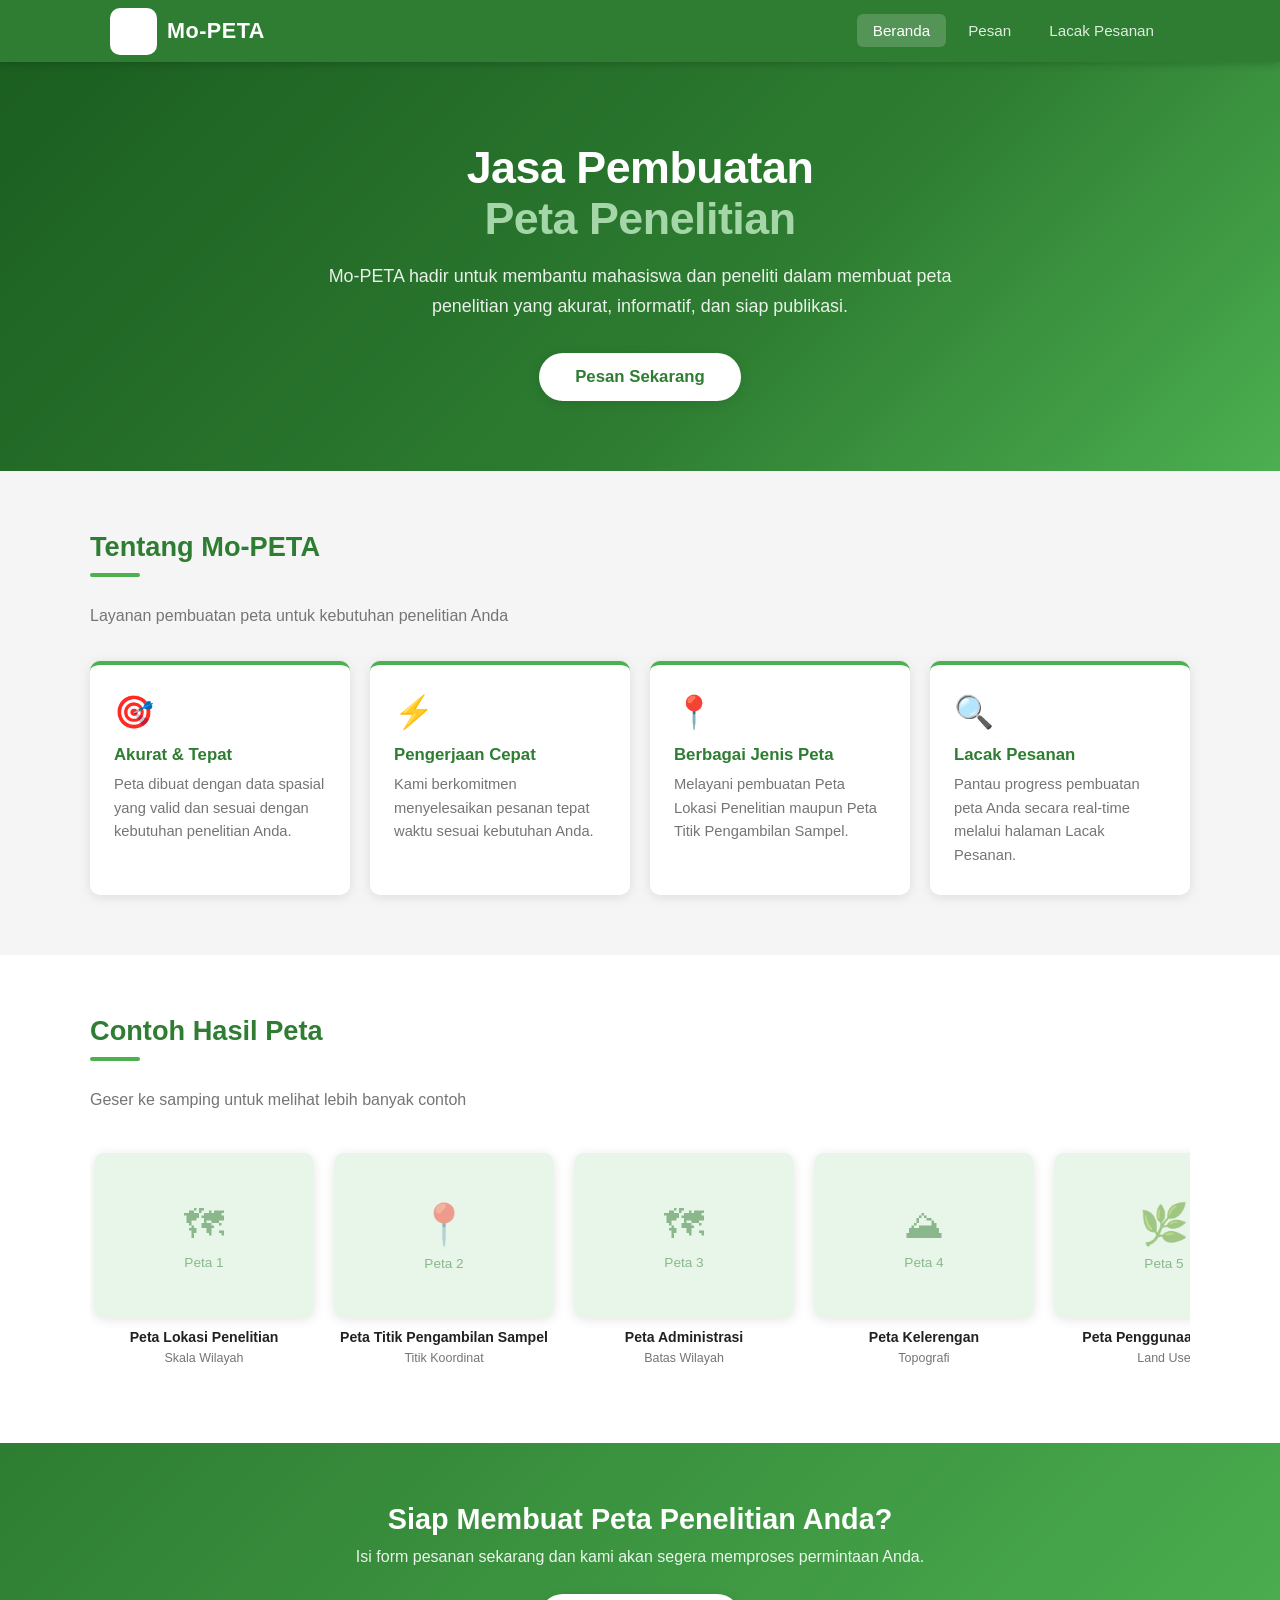
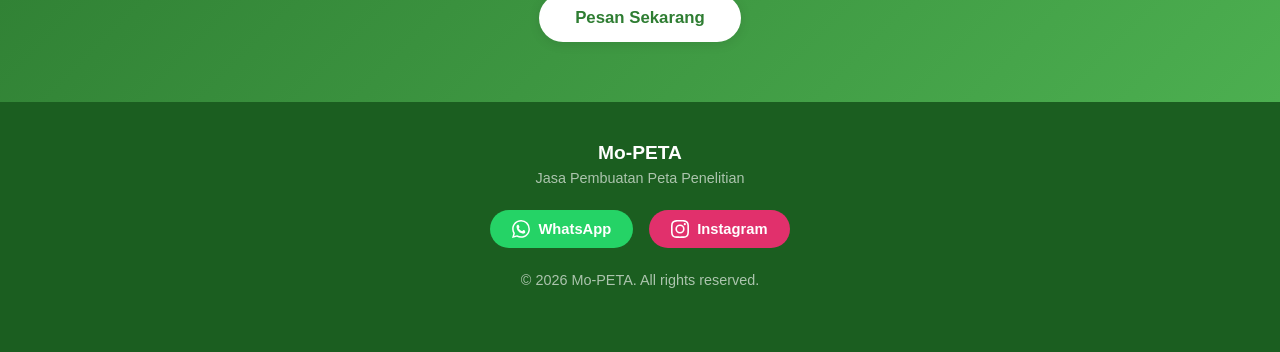
==== index.html @ 65059aa4 "Restore index.html with original content" ====
<!DOCTYPE html>
<html lang="id">
<head>
  <meta charset="UTF-8" />
  <meta name="viewport" content="width=device-width, initial-scale=1.0" />
  <title>Mo-PETA — Jasa Pembuatan Peta Penelitian</title>
  <link rel="stylesheet" href="style.css" />
</head>
<body>

  <!-- NAVBAR -->
  <nav class="navbar">
    <div class="navbar-inner">
      <a href="index.html" class="navbar-brand">
        <div class="brand-icon">🗺</div>
        <span>Mo-PETA</span>
      </a>
      <ul class="navbar-nav">
        <li><a href="index.html"  class="nav-link">Beranda</a></li>
        <li><a href="pesan.html"  class="nav-link">Pesan</a></li>
        <li><a href="lacak.html"  class="nav-link">Lacak Pesanan</a></li>
      </ul>
    </div>
  </nav>

  <main>

    <!-- HERO -->
    <section class="hero">
      <div class="hero-inner">
        <h1>Jasa Pembuatan<br><span>Peta Penelitian</span></h1>
        <p>Mo-PETA hadir untuk membantu mahasiswa dan peneliti dalam membuat peta penelitian yang akurat, informatif, dan siap publikasi.</p>
        <a href="pesan.html" class="btn-hero">Pesan Sekarang</a>
      </div>
    </section>

    <!-- ABOUT -->
    <section class="section">
      <div class="section-inner">
        <h2 class="section-title">Tentang Mo-PETA</h2>
        <div class="section-divider"></div>
        <p class="section-subtitle">Layanan pembuatan peta untuk kebutuhan penelitian Anda</p>
        <div class="about-grid">
          <div class="about-card">
            <div class="card-icon">🎯</div>
            <h3>Akurat & Tepat</h3>
            <p>Peta dibuat dengan data spasial yang valid dan sesuai dengan kebutuhan penelitian Anda.</p>
          </div>
          <div class="about-card">
            <div class="card-icon">⚡</div>
            <h3>Pengerjaan Cepat</h3>
            <p>Kami berkomitmen menyelesaikan pesanan tepat waktu sesuai kebutuhan Anda.</p>
          </div>
          <div class="about-card">
            <div class="card-icon">📍</div>
            <h3>Berbagai Jenis Peta</h3>
            <p>Melayani pembuatan Peta Lokasi Penelitian maupun Peta Titik Pengambilan Sampel.</p>
          </div>
          <div class="about-card">
            <div class="card-icon">🔍</div>
            <h3>Lacak Pesanan</h3>
            <p>Pantau progress pembuatan peta Anda secara real-time melalui halaman Lacak Pesanan.</p>
          </div>
        </div>
      </div>
    </section>

    <!-- GALERI CONTOH PETA -->
    <section class="section gallery-section">
      <div class="section-inner">
        <h2 class="section-title">Contoh Hasil Peta</h2>
        <div class="section-divider"></div>
        <p class="section-subtitle">Geser ke samping untuk melihat lebih banyak contoh</p>
        <div class="gallery-scroll-wrap">
          <div class="gallery-track">

            <div class="gallery-item">
              <div class="gallery-img-box">
                <img src="img/peta1.jpg" alt="Peta Lokasi Penelitian"
                  onerror="this.style.display='none';this.nextElementSibling.style.display='flex'">
                <div class="img-placeholder" style="display:none">
                  <span class="ph-icon">🗺</span>Peta 1
                </div>
              </div>
              <p class="gallery-caption">Peta Lokasi Penelitian
                <span class="caption-sub">Skala Wilayah</span>
              </p>
            </div>

            <div class="gallery-item">
              <div class="gallery-img-box">
                <img src="img/peta2.jpg" alt="Peta Titik Pengambilan Sampel"
                  onerror="this.style.display='none';this.nextElementSibling.style.display='flex'">
                <div class="img-placeholder" style="display:none">
                  <span class="ph-icon">📍</span>Peta 2
                </div>
              </div>
              <p class="gallery-caption">Peta Titik Pengambilan Sampel
                <span class="caption-sub">Titik Koordinat</span>
              </p>
            </div>

            <div class="gallery-item">
              <div class="gallery-img-box">
                <img src="img/peta3.jpg" alt="Peta Administrasi"
                  onerror="this.style.display='none';this.nextElementSibling.style.display='flex'">
                <div class="img-placeholder" style="display:none">
                  <span class="ph-icon">🗺</span>Peta 3
                </div>
              </div>
              <p class="gallery-caption">Peta Administrasi
                <span class="caption-sub">Batas Wilayah</span>
              </p>
            </div>

            <div class="gallery-item">
              <div class="gallery-img-box">
                <img src="img/peta4.jpg" alt="Peta Kelerengan"
                  onerror="this.style.display='none';this.nextElementSibling.style.display='flex'">
                <div class="img-placeholder" style="display:none">
                  <span class="ph-icon">⛰</span>Peta 4
                </div>
              </div>
              <p class="gallery-caption">Peta Kelerengan
                <span class="caption-sub">Topografi</span>
              </p>
            </div>

            <div class="gallery-item">
              <div class="gallery-img-box">
                <img src="img/peta5.jpg" alt="Peta Penggunaan Lahan"
                  onerror="this.style.display='none';this.nextElementSibling.style.display='flex'">
                <div class="img-placeholder" style="display:none">
                  <span class="ph-icon">🌿</span>Peta 5
                </div>
              </div>
              <p class="gallery-caption">Peta Penggunaan Lahan
                <span class="caption-sub">Land Use</span>
              </p>
            </div>

            <div class="gallery-item">
              <div class="gallery-img-box">
                <img src="img/peta6.jpg" alt="Peta DAS"
                  onerror="this.style.display='none';this.nextElementSibling.style.display='flex'">
                <div class="img-placeholder" style="display:none">
                  <span class="ph-icon">💧</span>Peta 6
                </div>
              </div>
              <p class="gallery-caption">Peta DAS
                <span class="caption-sub">Daerah Aliran Sungai</span>
              </p>
            </div>

          </div>
        </div>
      </div>
    </section>

    <!-- CTA -->
    <section class="cta-section">
      <h2>Siap Membuat Peta Penelitian Anda?</h2>
      <p>Isi form pesanan sekarang dan kami akan segera memproses permintaan Anda.</p>
      <a href="pesan.html" class="btn-hero">Pesan Sekarang</a>
    </section>

  </main>

  <!-- FOOTER -->
  <footer class="footer">
    <div class="footer-inner">
      <h3>Mo-PETA</h3>
      <p>Jasa Pembuatan Peta Penelitian</p>
      <div class="footer-kontak">
        <a class="footer-btn wa footer-wa" href="#">
          <svg width="18" height="18" viewBox="0 0 24 24" fill="currentColor"><path d="M17.472 14.382c-.297-.149-1.758-.867-2.03-.967-.273-.099-.471-.148-.67.15-.197.297-.767.966-.94 1.164-.173.199-.347.223-.644.075-.297-.15-1.255-.463-2.39-1.475-.883-.788-1.48-1.761-1.653-2.059-.173-.297-.018-.458.13-.606.134-.133.298-.347.446-.52.149-.174.198-.298.298-.497.099-.198.05-.371-.025-.52-.075-.149-.669-1.612-.916-2.207-.242-.579-.487-.5-.669-.51-.173-.008-.371-.01-.57-.01-.198 0-.52.074-.792.226-.272.152-1.004.562-1.004 2.494 0 1.932 1.029 3.797 1.17 4.062.142.265 1.947 3.146 4.871 4.286.682.268 1.213.428 1.628.548.684.199 1.307.171 1.8.104.549-.075 1.758-.719 2.006-1.413.248-.694.248-1.289.173-1.413-.074-.124-.272-.198-.57-.347zm-5.421 7.403h-.004a9.87 9.87 0 01-5.031-1.378l-.361-.214-3.741.982.998-3.648-.235-.374a9.86 9.86 0 01-1.51-5.26c.001-5.45 4.436-9.884 9.888-9.884 2.64 0 5.122 1.03 6.988 2.898a9.825 9.825 0 012.893 6.994c-.003 5.45-4.437 9.884-9.885 9.884zm8.413-18.297A11.815 11.815 0 0012.05 0C5.495 0 .16 5.335.157 11.892c0 2.096.547 4.142 1.588 5.945L.057 24l6.305-1.654a11.882 11.882 0 005.683 1.448h.005c6.554 0 11.89-5.335 11.893-11.893a11.821 11.821 0 00-3.48-8.413z"/></svg>
          WhatsApp
        </a>
        <a class="footer-btn ig footer-ig" href="#">
          <svg width="18" height="18" viewBox="0 0 24 24" fill="currentColor"><path d="M12 2.163c3.204 0 3.584.012 4.85.07 3.252.148 4.771 1.691 4.919 4.919.058 1.265.069 1.645.069 4.849 0 3.205-.012 3.584-.069 4.849-.149 3.225-1.664 4.771-4.919 4.919-1.266.058-1.644.07-4.85.07-3.204 0-3.584-.012-4.849-.07-3.26-.149-4.771-1.699-4.919-4.92-.058-1.265-.07-1.644-.07-4.849 0-3.204.013-3.583.07-4.849.149-3.227 1.664-4.771 4.919-4.919 1.266-.057 1.645-.069 4.849-.069zM12 0C8.741 0 8.333.014 7.053.072 2.695.272.273 2.69.073 7.052.014 8.333 0 8.741 0 12c0 3.259.014 3.668.072 4.948.2 4.358 2.618 6.78 6.98 6.98C8.333 23.986 8.741 24 12 24c3.259 0 3.668-.014 4.948-.072 4.354-.2 6.782-2.618 6.979-6.98.059-1.28.073-1.689.073-4.948 0-3.259-.014-3.667-.072-4.947-.196-4.354-2.617-6.78-6.979-6.98C15.668.014 15.259 0 12 0zm0 5.838a6.162 6.162 0 100 12.324 6.162 6.162 0 000-12.324zM12 16a4 4 0 110-8 4 4 0 010 8zm6.406-11.845a1.44 1.44 0 100 2.881 1.44 1.44 0 000-2.881z"/></svg>
          Instagram
        </a>
      </div>
      <p class="footer-copy">&copy; 2026 Mo-PETA. All rights reserved.</p>
    </div>
  </footer>

  <script src="app.js"></script>
  <script>function initPage(){}</script>
</body>
</html>
---- style.css ----
/* ============================================================
   Mo-PETA — Style Sheet
   ============================================================ */

/* ---- Reset & Base ---- */
*, *::before, *::after { box-sizing: border-box; margin: 0; padding: 0; }

:root {
  --hijau-tua:   #1B5E20;
  --hijau:       #2E7D32;
  --hijau-muda:  #4CAF50;
  --hijau-terang:#A5D6A7;
  --hijau-bg:    #E8F5E9;
  --putih:       #FFFFFF;
  --abu-muda:    #F5F5F5;
  --abu:         #E0E0E0;
  --teks:        #212121;
  --teks-abu:    #757575;
  --kuning:      #F9A825;
  --biru:        #1565C0;
  --oranye:      #E65100;
  --merah:       #C62828;
  --radius:      10px;
  --shadow:      0 2px 12px rgba(0,0,0,0.10);
  --shadow-hover:0 6px 24px rgba(0,0,0,0.16);
  --transition:  0.25s ease;
}

html { scroll-behavior: smooth; }
body {
  font-family: 'Segoe UI', Arial, sans-serif;
  color: var(--teks);
  background: var(--abu-muda);
  min-height: 100vh;
  display: flex;
  flex-direction: column;
}
main { flex: 1; }
a { color: inherit; text-decoration: none; }
img { display: block; max-width: 100%; }
button { cursor: pointer; font-family: inherit; }


/* ---- Navbar ---- */
.navbar {
  background: var(--hijau);
  position: sticky;
  top: 0;
  z-index: 100;
  box-shadow: 0 2px 8px rgba(0,0,0,0.18);
}
.navbar-inner {
  max-width: 1100px;
  margin: 0 auto;
  padding: 0 20px;
  display: flex;
  align-items: center;
  justify-content: space-between;
  height: 62px;
}
.navbar-brand {
  display: flex;
  align-items: center;
  gap: 10px;
  font-size: 1.35rem;
  font-weight: 700;
  color: var(--putih);
  letter-spacing: 0.5px;
}
.navbar-brand .brand-icon {
  width: 47px;
  height: 47px;
  background: var(--putih);
  border-radius: 10px;
  display: flex;
  align-items: center;
  justify-content: center;
  font-size: 1.56rem;
  line-height: 1;
}
.navbar-nav {
  display: flex;
  gap: 6px;
  list-style: none;
}
.nav-link {
  color: rgba(255,255,255,0.85);
  padding: 8px 16px;
  border-radius: 6px;
  font-size: 0.95rem;
  font-weight: 500;
  transition: background var(--transition), color var(--transition);
}
.nav-link:hover, .nav-link.active {
  background: rgba(255,255,255,0.18);
  color: var(--putih);
}


/* ---- Hero ---- */
.hero {
  background: linear-gradient(135deg, var(--hijau-tua) 0%, var(--hijau) 60%, var(--hijau-muda) 100%);
  color: var(--putih);
  padding: 80px 20px 70px;
  text-align: center;
}
.hero-inner { max-width: 700px; margin: 0 auto; }
.hero h1 { font-size: 2.8rem; font-weight: 800; letter-spacing: -0.5px; }
.hero h1 span { color: var(--hijau-terang); }
.hero p { margin: 18px 0 32px; font-size: 1.12rem; opacity: 0.9; line-height: 1.65; }
.btn-hero {
  display: inline-block;
  background: var(--putih);
  color: var(--hijau);
  padding: 14px 36px;
  border-radius: 50px;
  font-size: 1.05rem;
  font-weight: 700;
  box-shadow: var(--shadow);
  transition: transform var(--transition), box-shadow var(--transition);
  border: none;
}
.btn-hero:hover {
  transform: translateY(-2px);
  box-shadow: var(--shadow-hover);
}


/* ---- Section ---- */
.section { padding: 60px 20px; }
.section-inner { max-width: 1100px; margin: 0 auto; }
.section-title {
  font-size: 1.7rem;
  font-weight: 700;
  color: var(--hijau);
  margin-bottom: 10px;
}
.section-subtitle {
  color: var(--teks-abu);
  margin-bottom: 36px;
  font-size: 1rem;
}
.section-divider {
  width: 50px;
  height: 4px;
  background: var(--hijau-muda);
  border-radius: 2px;
  margin: 10px 0 30px;
}


/* ---- About Cards ---- */
.about-grid {
  display: grid;
  grid-template-columns: repeat(auto-fit, minmax(240px, 1fr));
  gap: 20px;
}
.about-card {
  background: var(--putih);
  border-radius: var(--radius);
  padding: 28px 24px;
  box-shadow: var(--shadow);
  border-top: 4px solid var(--hijau-muda);
}
.about-card .card-icon { font-size: 2rem; margin-bottom: 14px; }
.about-card h3 { font-size: 1.05rem; font-weight: 700; margin-bottom: 8px; color: var(--hijau); }
.about-card p { font-size: 0.92rem; color: var(--teks-abu); line-height: 1.6; }


/* ---- Gallery ---- */
.gallery-section { background: var(--putih); }
.gallery-scroll-wrap {
  overflow-x: auto;
  padding-bottom: 12px;
  -webkit-overflow-scrolling: touch;
  scrollbar-width: thin;
  scrollbar-color: var(--hijau-terang) var(--abu-muda);
}
.gallery-scroll-wrap::-webkit-scrollbar { height: 6px; }
.gallery-scroll-wrap::-webkit-scrollbar-thumb { background: var(--hijau-terang); border-radius: 3px; }
.gallery-track {
  display: flex;
  gap: 20px;
  padding: 8px 4px 4px;
  width: max-content;
}
.gallery-item { flex: 0 0 220px; }
.gallery-img-box {
  width: 220px;
  height: 165px;
  background: var(--hijau-bg);
  border-radius: var(--radius);
  overflow: hidden;
  display: flex;
  align-items: center;
  justify-content: center;
  box-shadow: var(--shadow);
  transition: box-shadow var(--transition), transform var(--transition);
}
.gallery-img-box:hover {
  box-shadow: var(--shadow-hover);
  transform: translateY(-3px);
}
.gallery-img-box img {
  width: 100%;
  height: 100%;
  object-fit: contain;
  padding: 6px;
}
.gallery-img-box .img-placeholder {
  display: flex;
  flex-direction: column;
  align-items: center;
  justify-content: center;
  gap: 8px;
  color: var(--hijau);
  opacity: 0.5;
  font-size: 0.85rem;
  text-align: center;
  padding: 12px;
}
.gallery-img-box .img-placeholder .ph-icon { font-size: 2.5rem; }
.gallery-caption {
  margin-top: 10px;
  font-size: 0.88rem;
  font-weight: 600;
  color: var(--teks);
  text-align: center;
  line-height: 1.4;
}
.gallery-caption .caption-sub {
  display: block;
  font-size: 0.78rem;
  font-weight: 400;
  color: var(--teks-abu);
  margin-top: 2px;
}


/* ---- CTA ---- */
.cta-section {
  background: linear-gradient(135deg, var(--hijau) 0%, var(--hijau-muda) 100%);
  text-align: center;
  padding: 60px 20px;
  color: var(--putih);
}
.cta-section h2 { font-size: 1.8rem; font-weight: 700; margin-bottom: 12px; }
.cta-section p { opacity: 0.9; margin-bottom: 28px; font-size: 1rem; }


/* ---- Form ---- */
.form-section { background: var(--putih); }
.form-card {
  background: var(--putih);
  border-radius: var(--radius);
  box-shadow: var(--shadow);
  padding: 36px 32px;
  max-width: 640px;
  margin: 0 auto;
}
.form-group { margin-bottom: 22px; }
.form-group label {
  display: block;
  font-size: 0.92rem;
  font-weight: 600;
  color: var(--teks);
  margin-bottom: 7px;
}
.form-group .wajib { color: var(--merah); }
.form-control {
  width: 100%;
  padding: 11px 14px;
  border: 1.5px solid var(--abu);
  border-radius: 8px;
  font-size: 0.95rem;
  font-family: inherit;
  color: var(--teks);
  background: var(--putih);
  transition: border-color var(--transition), box-shadow var(--transition);
  outline: none;
}
.form-control:focus {
  border-color: var(--hijau-muda);
  box-shadow: 0 0 0 3px rgba(76,175,80,0.15);
}
select.form-control { appearance: none; background-image: url("data:image/svg+xml,%3Csvg xmlns='http://www.w3.org/2000/svg' width='12' height='8'%3E%3Cpath d='M0 0l6 8 6-8z' fill='%23757575'/%3E%3C/svg%3E"); background-repeat: no-repeat; background-position: right 14px center; padding-right: 38px; }
textarea.form-control { resize: vertical; min-height: 100px; }
.hidden { display: none !important; }
.btn-primary {
  display: inline-block;
  background: var(--hijau);
  color: var(--putih);
  padding: 13px 32px;
  border-radius: 8px;
  font-size: 1rem;
  font-weight: 700;
  border: none;
  transition: background var(--transition), transform var(--transition);
  width: 100%;
}
.btn-primary:hover { background: var(--hijau-tua); transform: translateY(-1px); }
.btn-primary:disabled { background: var(--abu); color: var(--teks-abu); transform: none; cursor: not-allowed; }
.btn-wa {
  display: inline-flex;
  align-items: center;
  gap: 10px;
  background: #25D366;
  color: var(--putih);
  padding: 13px 28px;
  border-radius: 8px;
  font-size: 1rem;
  font-weight: 700;
  border: none;
  transition: background var(--transition);
  width: 100%;
  justify-content: center;
}
.btn-wa:hover { background: #128C7E; }
.wa-info {
  background: #f0fdf4;
  border: 1.5px solid #bbf7d0;
  border-radius: 8px;
  padding: 14px 18px;
  font-size: 0.92rem;
  color: #166534;
  margin-bottom: 16px;
}

/* ---- Upload Template ---- */
.upload-area {
  border: 2px dashed var(--abu);
  border-radius: 8px;
  padding: 20px;
  text-align: center;
  cursor: pointer;
  transition: border-color var(--transition), background var(--transition);
  position: relative;
  background: var(--abu-muda);
}
.upload-area:hover { border-color: var(--hijau-muda); background: var(--hijau-bg); }
.upload-area input[type="file"] {
  position: absolute;
  inset: 0;
  opacity: 0;
  cursor: pointer;
  width: 100%;
  height: 100%;
}
.upload-icon { font-size: 2rem; margin-bottom: 8px; }
.upload-text { font-size: 0.9rem; color: var(--teks-abu); }
.upload-text strong { color: var(--hijau); }
.upload-preview {
  margin-top: 10px;
  display: flex;
  align-items: center;
  gap: 10px;
  background: var(--hijau-bg);
  border-radius: 8px;
  padding: 10px 14px;
  font-size: 0.88rem;
  color: var(--hijau-tua);
}
.upload-preview .preview-name { flex: 1; word-break: break-all; font-weight: 600; }
.upload-preview .btn-hapus-file {
  background: none;
  border: none;
  color: var(--merah);
  font-size: 1.1rem;
  padding: 0 4px;
  cursor: pointer;
  line-height: 1;
}
.upload-note { font-size: 0.8rem; color: var(--teks-abu); margin-top: 6px; }
.upload-error { font-size: 0.82rem; color: var(--merah); margin-top: 4px; }


/* ---- Alert ---- */
.alert {
  border-radius: 8px;
  padding: 14px 18px;
  font-size: 0.95rem;
  margin-bottom: 16px;
}
.alert-error { background: #FFF5F5; border: 1.5px solid #FED7D7; color: #C62828; }
.alert-success { background: #F0FFF4; border: 1.5px solid #C6F6D5; color: #276749; }


/* ---- Hasil Pesanan ---- */
.hasil-pesan-box {
  background: var(--hijau-bg);
  border: 2px solid var(--hijau-terang);
  border-radius: var(--radius);
  padding: 28px 24px;
  text-align: center;
  margin-top: 16px;
}
.hasil-pesan-box h3 { color: var(--hijau); font-size: 1.2rem; margin-bottom: 8px; }
.hasil-pesan-box p { color: var(--teks-abu); font-size: 0.92rem; margin-bottom: 18px; }
.id-box {
  display: inline-flex;
  align-items: center;
  gap: 12px;
  background: var(--putih);
  border-radius: 8px;
  padding: 12px 20px;
  box-shadow: var(--shadow);
  margin-bottom: 10px;
}
.order-id-display {
  font-size: 1.4rem;
  font-weight: 800;
  color: var(--hijau);
  letter-spacing: 1px;
}
.btn-salin {
  background: var(--hijau);
  color: var(--putih);
  border: none;
  border-radius: 6px;
  padding: 6px 14px;
  font-size: 0.88rem;
  font-weight: 600;
}
.btn-salin:hover { background: var(--hijau-tua); }
.hasil-catatan { font-size: 0.88rem; color: var(--teks-abu); margin-top: 8px; }


/* ---- Lacak Pesanan ---- */
.lacak-grid {
  display: grid;
  grid-template-columns: 1fr 1fr;
  gap: 28px;
  align-items: start;
}
.lacak-card {
  background: var(--putih);
  border-radius: var(--radius);
  box-shadow: var(--shadow);
  padding: 28px 24px;
}
.lacak-card h2 {
  font-size: 1.1rem;
  font-weight: 700;
  color: var(--hijau);
  margin-bottom: 6px;
}
.lacak-card p { font-size: 0.88rem; color: var(--teks-abu); margin-bottom: 18px; }
.input-row { display: flex; gap: 10px; }
.input-row .form-control { flex: 1; }
.btn-cari {
  background: var(--hijau);
  color: var(--putih);
  border: none;
  border-radius: 8px;
  padding: 11px 20px;
  font-size: 0.95rem;
  font-weight: 700;
  white-space: nowrap;
  transition: background var(--transition);
}
.btn-cari:hover { background: var(--hijau-tua); }


/* ---- Order Card (hasil lacak) ---- */
.order-card {
  background: var(--putih);
  border-radius: var(--radius);
  box-shadow: var(--shadow);
  overflow: hidden;
  margin-top: 16px;
  border: 1.5px solid var(--abu);
}
.order-card-header {
  display: flex;
  align-items: center;
  justify-content: space-between;
  padding: 14px 18px;
  background: var(--hijau-bg);
  border-bottom: 1px solid var(--abu);
}
.order-id { font-weight: 700; font-size: 1.05rem; color: var(--hijau); }
.order-card-body { padding: 14px 18px; }
.order-row {
  display: flex;
  justify-content: space-between;
  padding: 8px 0;
  border-bottom: 1px solid var(--abu-muda);
  font-size: 0.9rem;
  gap: 12px;
}
.order-row:last-child { border-bottom: none; }
.order-row span:first-child { color: var(--teks-abu); flex: 0 0 140px; }
.order-row span:last-child { font-weight: 500; text-align: right; word-break: break-word; }
.order-row.catatan span:last-child { color: var(--hijau-tua); font-style: italic; }


/* ---- Badge Status ---- */
.badge {
  display: inline-block;
  padding: 4px 12px;
  border-radius: 50px;
  font-size: 0.8rem;
  font-weight: 700;
  white-space: nowrap;
}
.badge-kuning  { background: #FFF9C4; color: #F57F17; }
.badge-biru    { background: #E3F2FD; color: #1565C0; }
.badge-oranye  { background: #FFF3E0; color: #E65100; }
.badge-hijau   { background: #E8F5E9; color: #2E7D32; }
.badge-merah   { background: #FFEBEE; color: #C62828; }
.badge-abu     { background: #F5F5F5; color: #616161; }


/* ---- Riwayat ---- */
.riwayat-info { font-size: 0.9rem; color: var(--teks-abu); margin-bottom: 12px; }
.riwayat-item {
  background: var(--putih);
  border-radius: 8px;
  box-shadow: var(--shadow);
  margin-bottom: 10px;
  border: 1.5px solid var(--abu);
  overflow: hidden;
}
.riwayat-summary {
  display: flex;
  align-items: center;
  justify-content: space-between;
  padding: 13px 16px;
  cursor: pointer;
  user-select: none;
  background: var(--abu-muda);
  transition: background var(--transition);
  gap: 10px;
}
.riwayat-summary:hover { background: var(--hijau-bg); }
.riwayat-id { font-weight: 700; color: var(--hijau); font-size: 0.95rem; display: block; }
.riwayat-peta { font-size: 0.8rem; color: var(--teks-abu); display: block; }
.riwayat-kanan { display: flex; align-items: center; gap: 10px; }
.riwayat-arrow { color: var(--teks-abu); font-size: 0.8rem; }
.riwayat-detail {
  max-height: 0;
  overflow: hidden;
  transition: max-height 0.35s ease, padding 0.25s ease;
  padding: 0 16px;
}
.riwayat-item.open .riwayat-detail {
  max-height: 400px;
  padding: 14px 16px;
}
.btn-salin-kecil {
  background: var(--hijau-bg);
  color: var(--hijau);
  border: 1px solid var(--hijau-terang);
  border-radius: 4px;
  padding: 2px 10px;
  font-size: 0.78rem;
  font-weight: 600;
  margin-left: 6px;
  transition: background var(--transition);
}
.btn-salin-kecil:hover { background: var(--hijau-terang); }


/* ---- Loading ---- */
.loading { color: var(--teks-abu); font-size: 0.95rem; padding: 12px 0; }
.hasil-box { margin-top: 4px; }


/* ---- Footer ---- */
.footer {
  background: var(--hijau-tua);
  color: rgba(255,255,255,0.85);
  padding: 40px 20px;
  text-align: center;
}
.footer-inner { max-width: 900px; margin: 0 auto; }
.footer h3 { font-size: 1.2rem; font-weight: 700; color: var(--putih); margin-bottom: 6px; }
.footer p { font-size: 0.9rem; margin-bottom: 24px; opacity: 0.75; }
.footer-kontak { display: flex; justify-content: center; gap: 16px; flex-wrap: wrap; margin-bottom: 24px; }
.footer-btn {
  display: inline-flex;
  align-items: center;
  gap: 8px;
  padding: 10px 22px;
  border-radius: 50px;
  font-size: 0.92rem;
  font-weight: 600;
  border: none;
  transition: opacity var(--transition), transform var(--transition);
}
.footer-btn:hover { opacity: 0.88; transform: translateY(-2px); }
.footer-btn.wa { background: #25D366; color: var(--putih); }
.footer-btn.ig { background: #E1306C; color: var(--putih); }
.footer-copy { font-size: 0.8rem; opacity: 0.5; margin-top: 10px; }


/* ---- Responsive ---- */
@media (max-width: 768px) {
  .hero h1 { font-size: 2rem; }
  .lacak-grid { grid-template-columns: 1fr; }
  .form-card { padding: 24px 16px; }
  .navbar-brand span { display: none; }
  .nav-link { padding: 8px 10px; font-size: 0.88rem; }
  .order-row span:first-child { flex: 0 0 110px; }
  .section { padding: 40px 16px; }
  .hero { padding: 56px 16px 48px; }
}
@media (max-width: 480px) {
  .hero h1 { font-size: 1.6rem; }
  .lacak-card { padding: 20px 14px; }
  .input-row { flex-direction: column; }
  .btn-cari { width: 100%; }
}
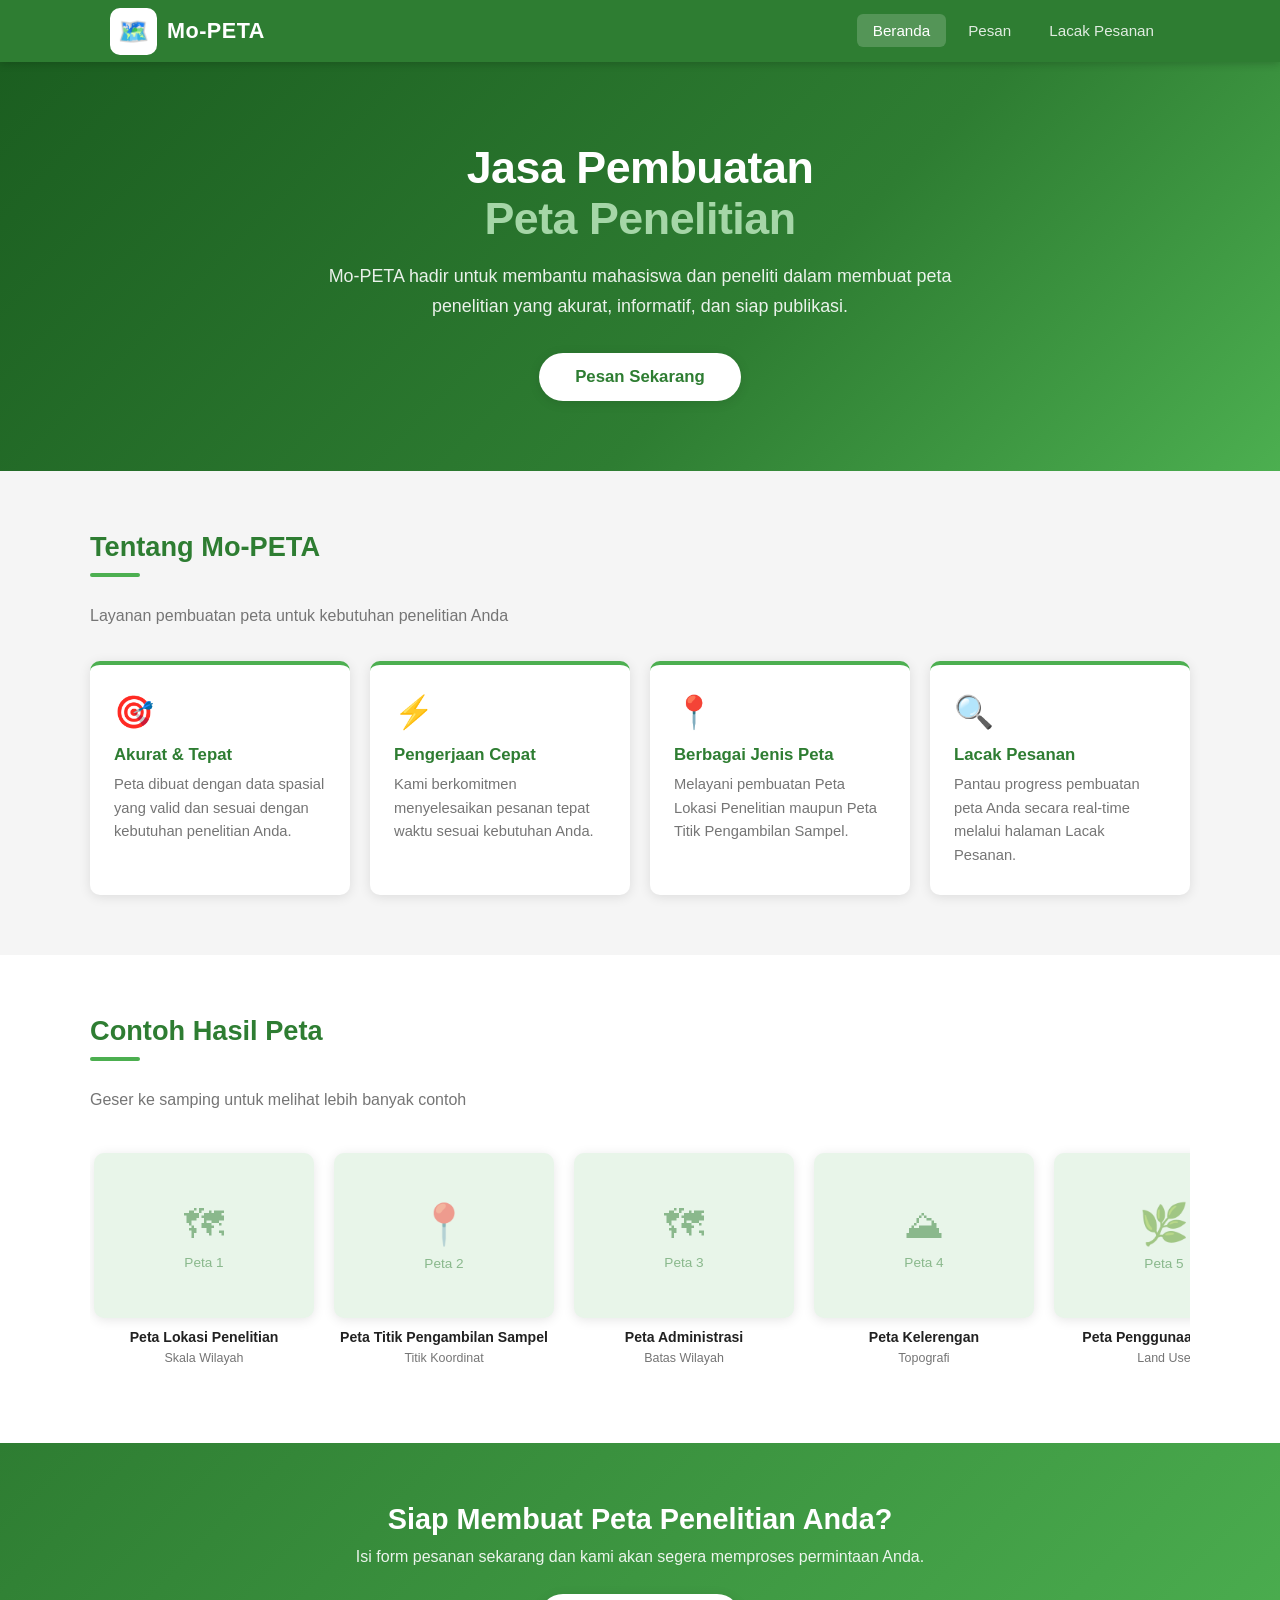
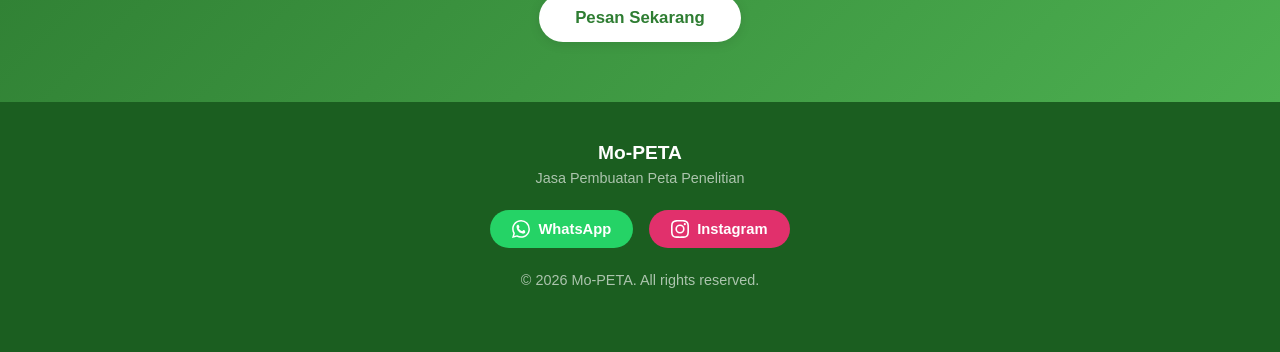
==== commit a43b6807: "Restore index.html with original content" ====
--- a/index.html
+++ b/index.html
@@ -12,7 +12,7 @@
   <nav class="navbar">
     <div class="navbar-inner">
       <a href="index.html" class="navbar-brand">
-        <div class="brand-icon">🗺</div>
+        <div class="brand-icon">🗺️</div>
         <span>Mo-PETA</span>
       </a>
       <ul class="navbar-nav">
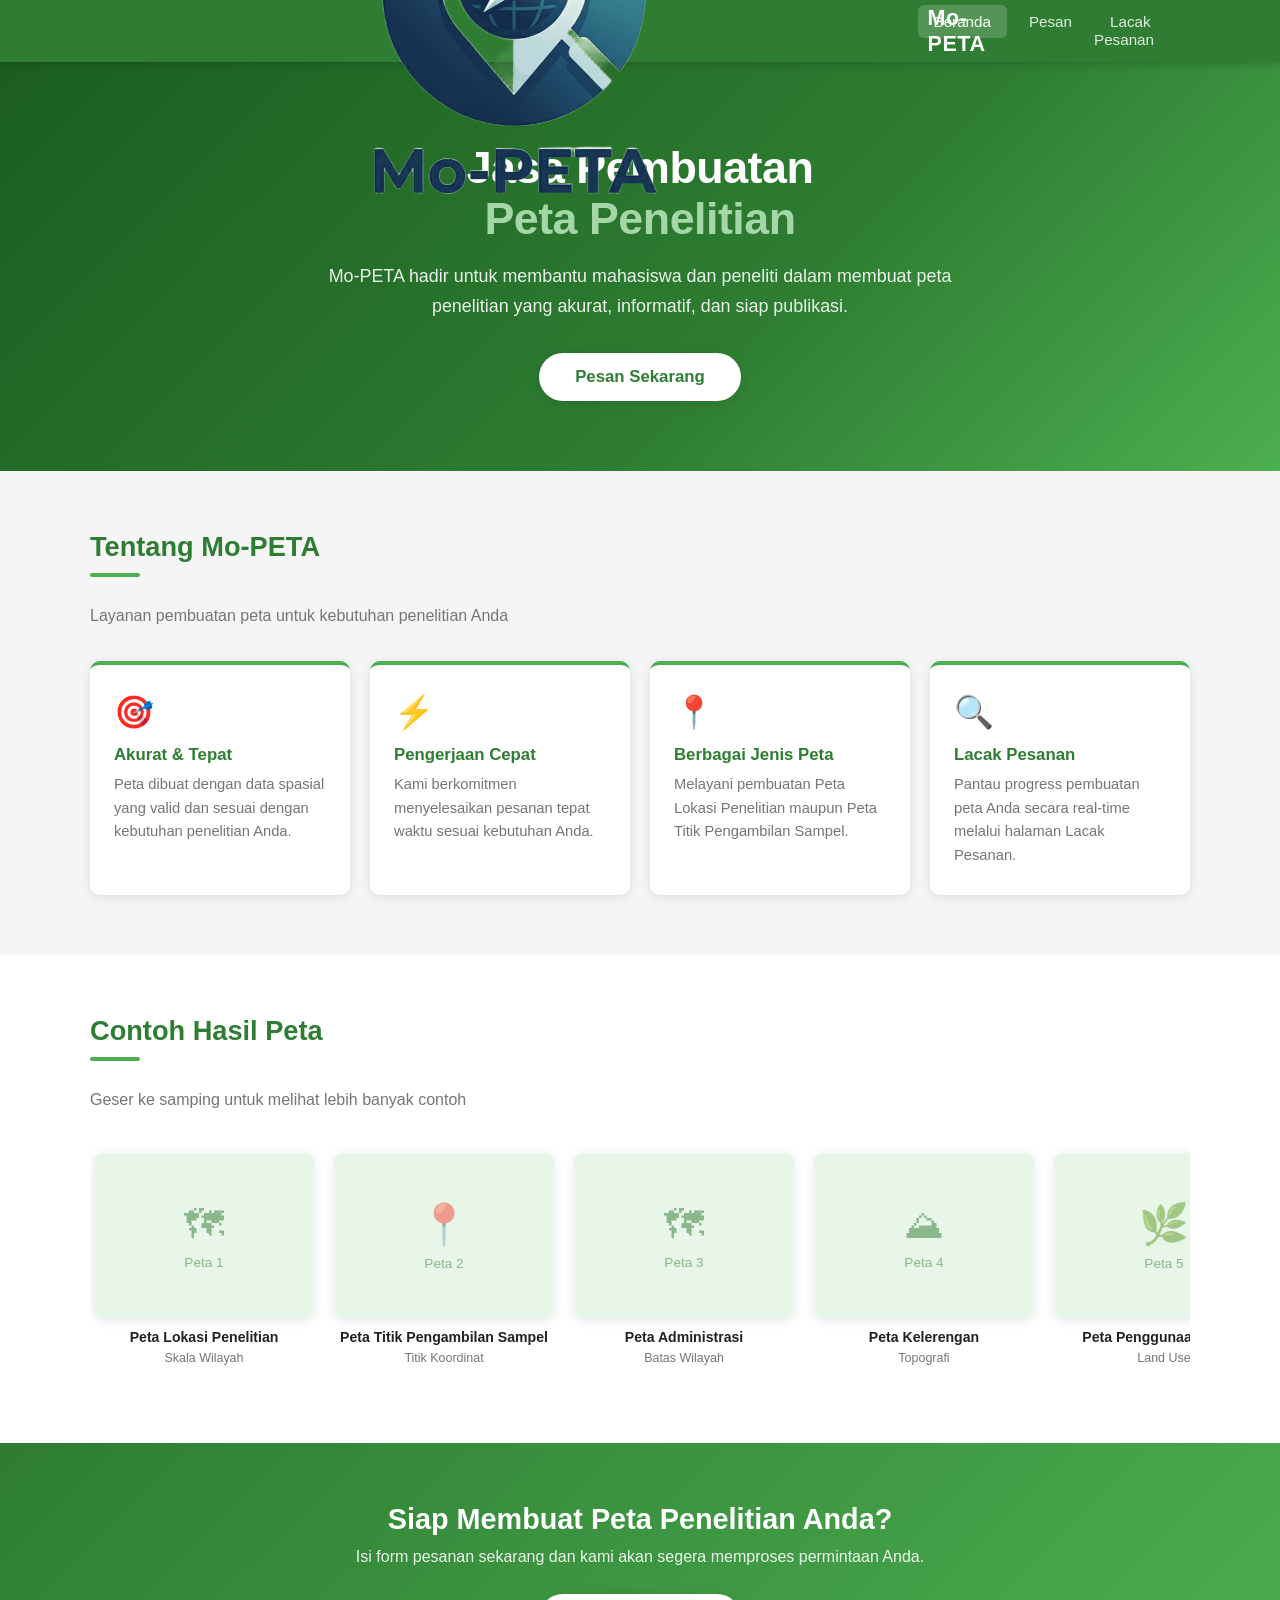
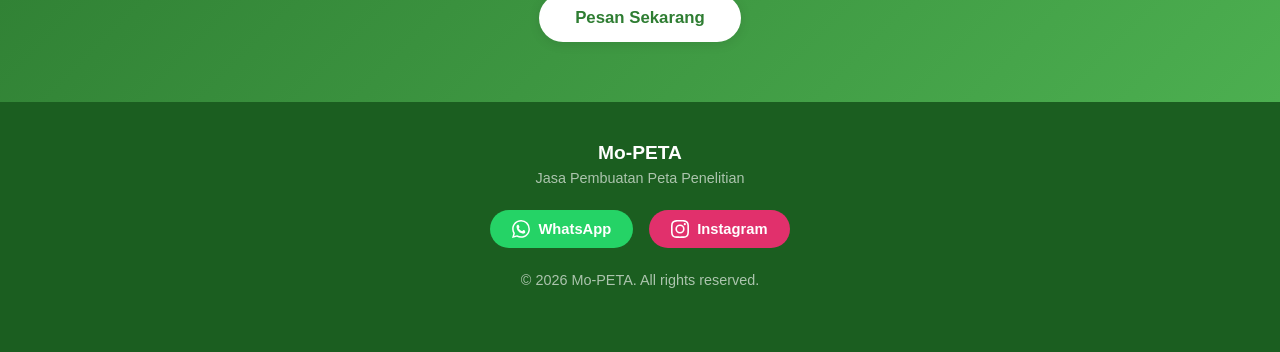
==== commit 87e03e2c: "Update index.html" ====
--- a/index.html
+++ b/index.html
@@ -12,7 +12,7 @@
   <nav class="navbar">
     <div class="navbar-inner">
       <a href="index.html" class="navbar-brand">
-        <div class="brand-icon">🗺️</div>
+        <img class="brand-icon" src="Mo-PETA.png" alt="Mo-PETA" />
         <span>Mo-PETA</span>
       </a>
       <ul class="navbar-nav">
--- a/style.css
+++ b/style.css
@@ -68,14 +68,7 @@
   letter-spacing: 0.5px;
 }
 .navbar-brand .brand-icon {
-  width: 47px;
-  height: 47px;
-  background: var(--putih);
-  border-radius: 10px;
-  display: flex;
-  align-items: center;
-  justify-content: center;
-  font-size: 1.56rem;
+  font-size: 2rem;
   line-height: 1;
 }
 .navbar-nav {
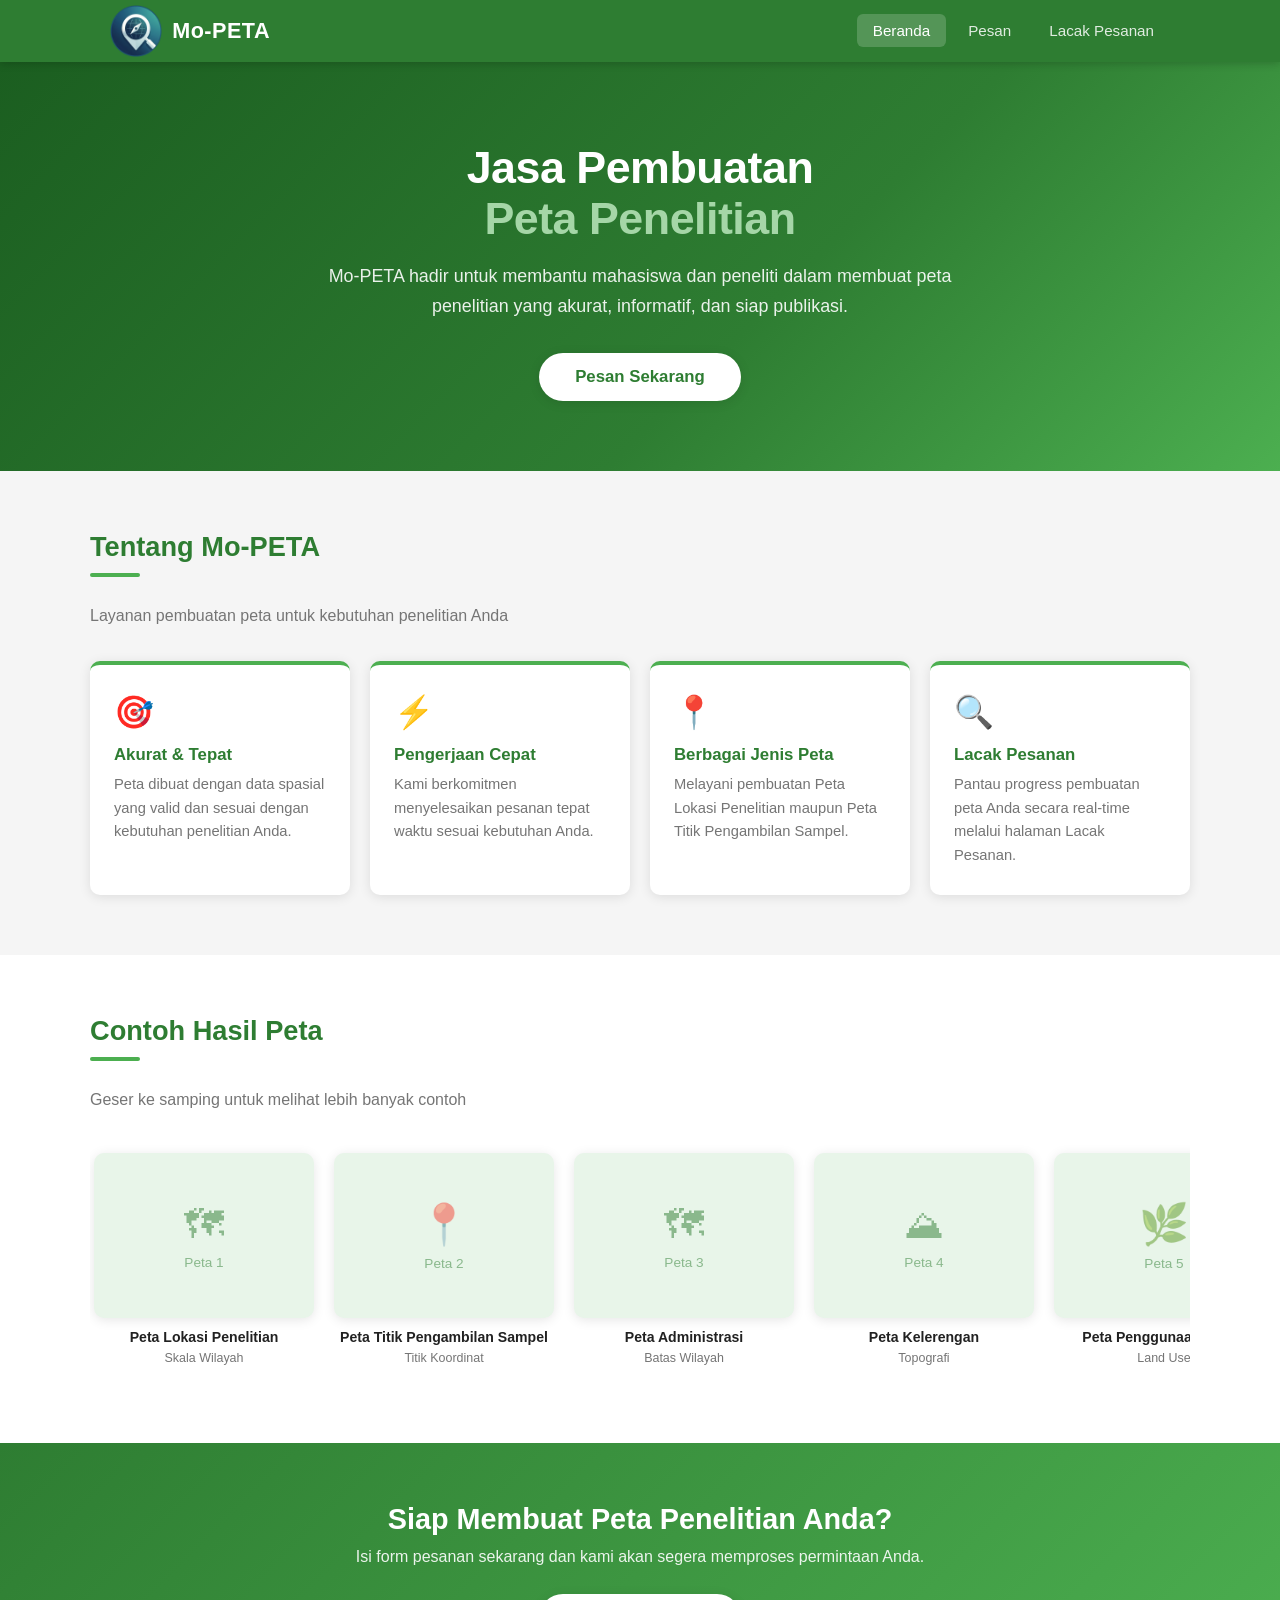
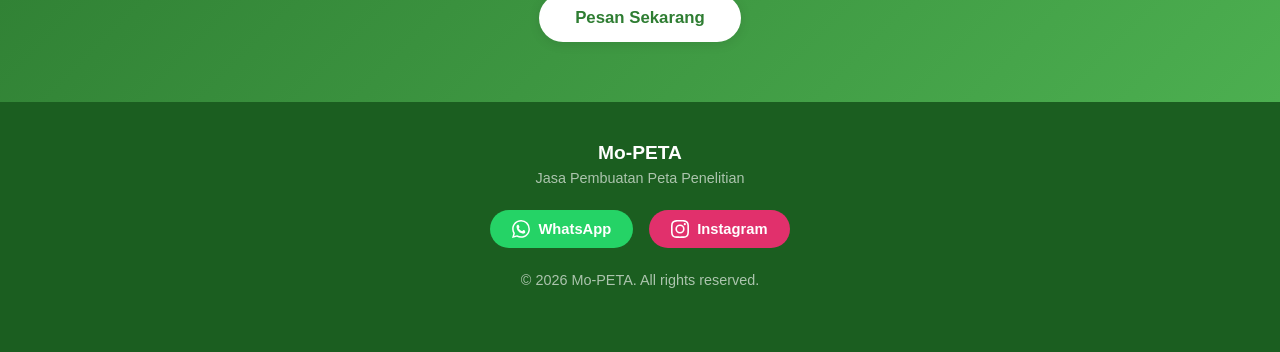
==== commit 38ed8075: "Update index.html" ====
--- a/index.html
+++ b/index.html
@@ -12,7 +12,7 @@
   <nav class="navbar">
     <div class="navbar-inner">
       <a href="index.html" class="navbar-brand">
-        <img class="brand-icon" src="Mo-PETA.png" alt="Mo-PETA" />
+        <div class="brand-icon"><img src="logo.png" alt="Logo Mo-PETA"></div>
         <span>Mo-PETA</span>
       </a>
       <ul class="navbar-nav">
--- a/style.css
+++ b/style.css
@@ -68,8 +68,11 @@
   letter-spacing: 0.5px;
 }
 .navbar-brand .brand-icon {
-  font-size: 2rem;
-  line-height: 1;
+  width: 9%;
+  height: 9%;
+  display: flex;
+  align-items: center;
+  justify-content: center;
 }
 .navbar-nav {
   display: flex;
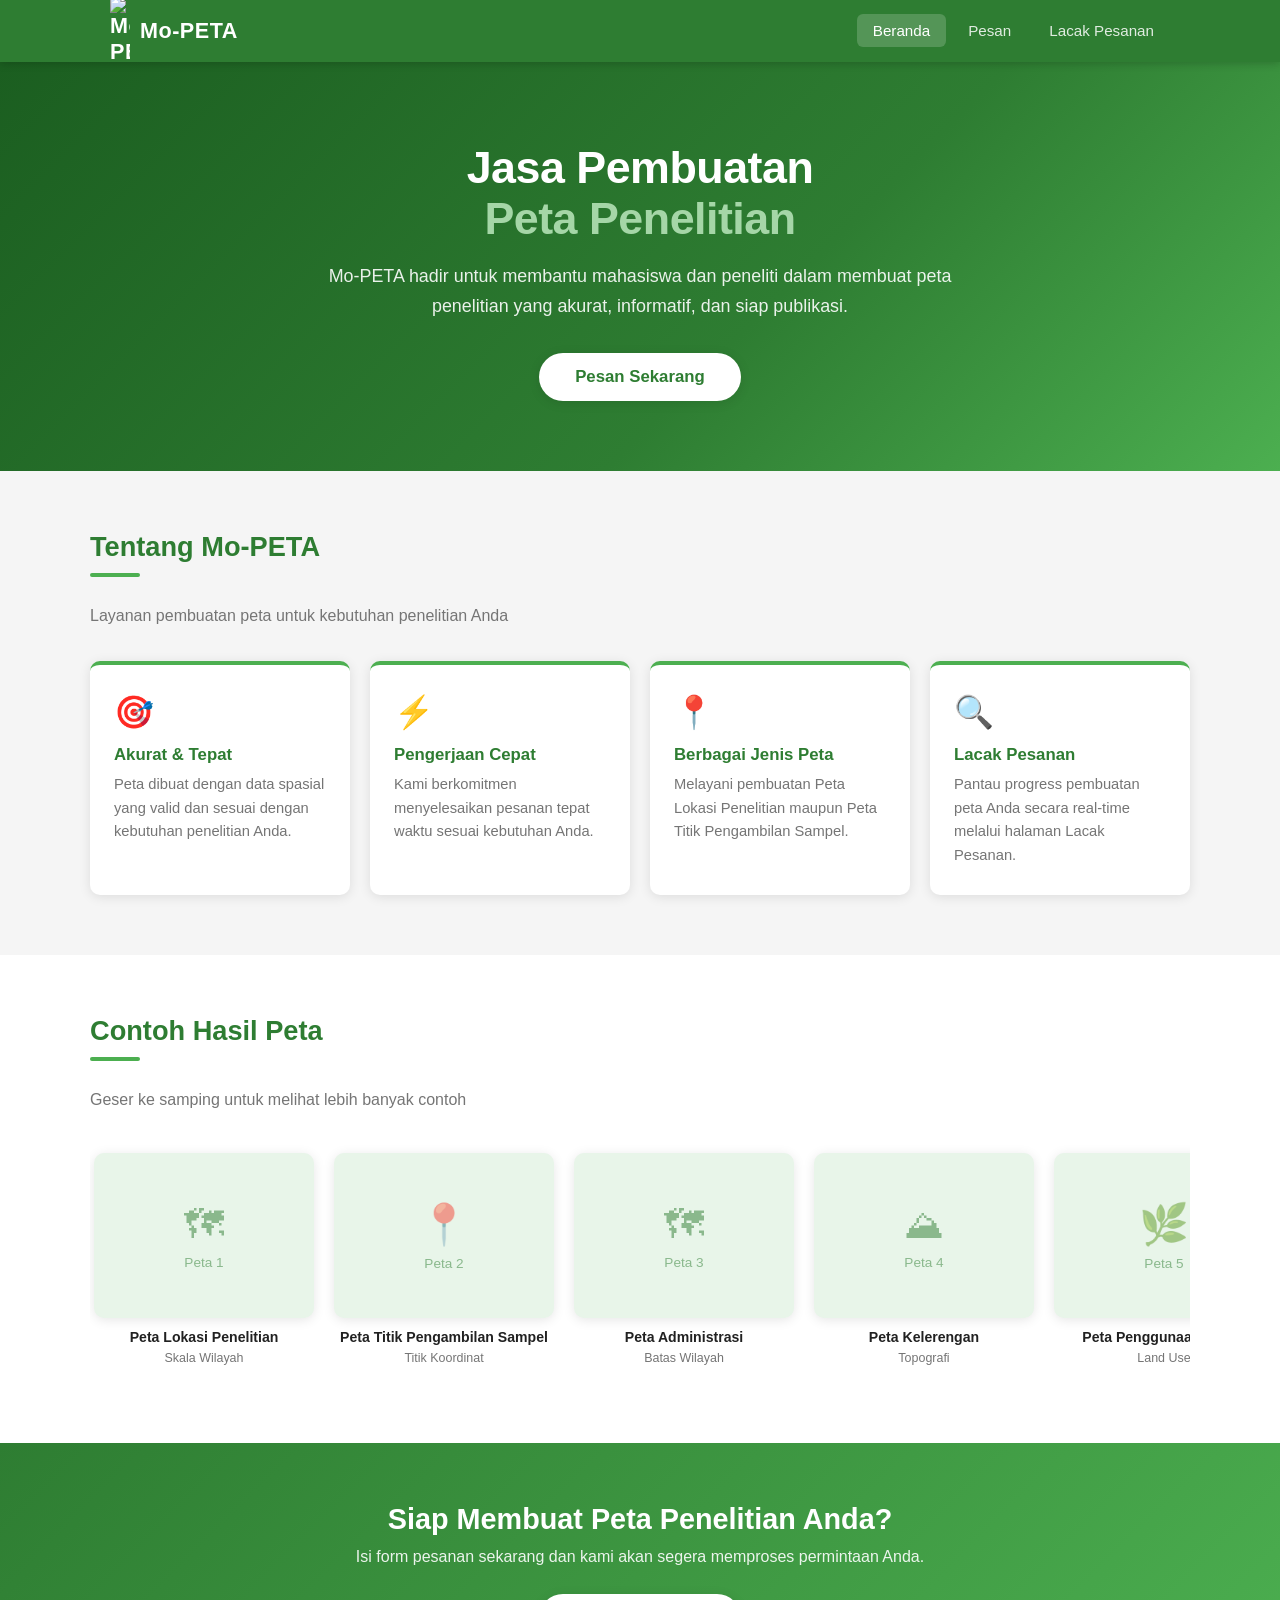
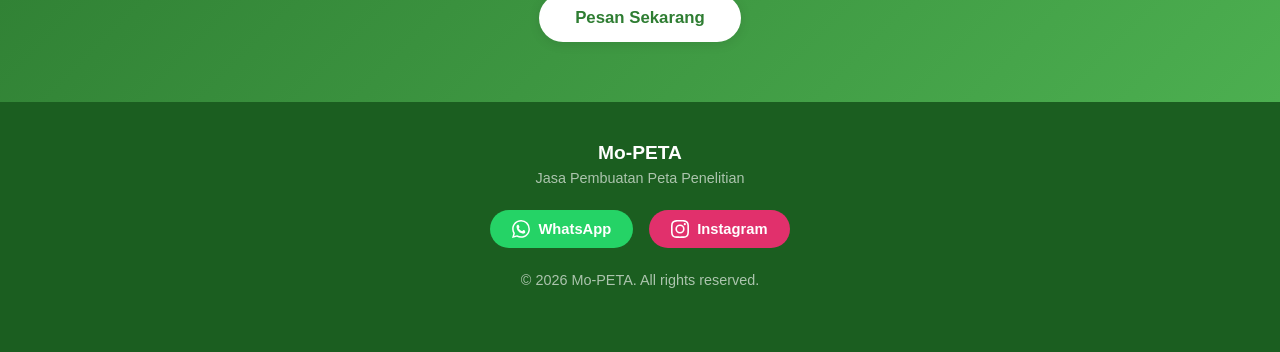
==== commit a538df13: "Refactor index.html structure and content" ====
--- a/index.html
+++ b/index.html
@@ -12,7 +12,7 @@
   <nav class="navbar">
     <div class="navbar-inner">
       <a href="index.html" class="navbar-brand">
-        <div class="brand-icon"><img src="logo.png" alt="Logo Mo-PETA"></div>
+        <img class="brand-icon" src="Mo-PETA.png" alt="Mo-PETA" />
         <span>Mo-PETA</span>
       </a>
       <ul class="navbar-nav">
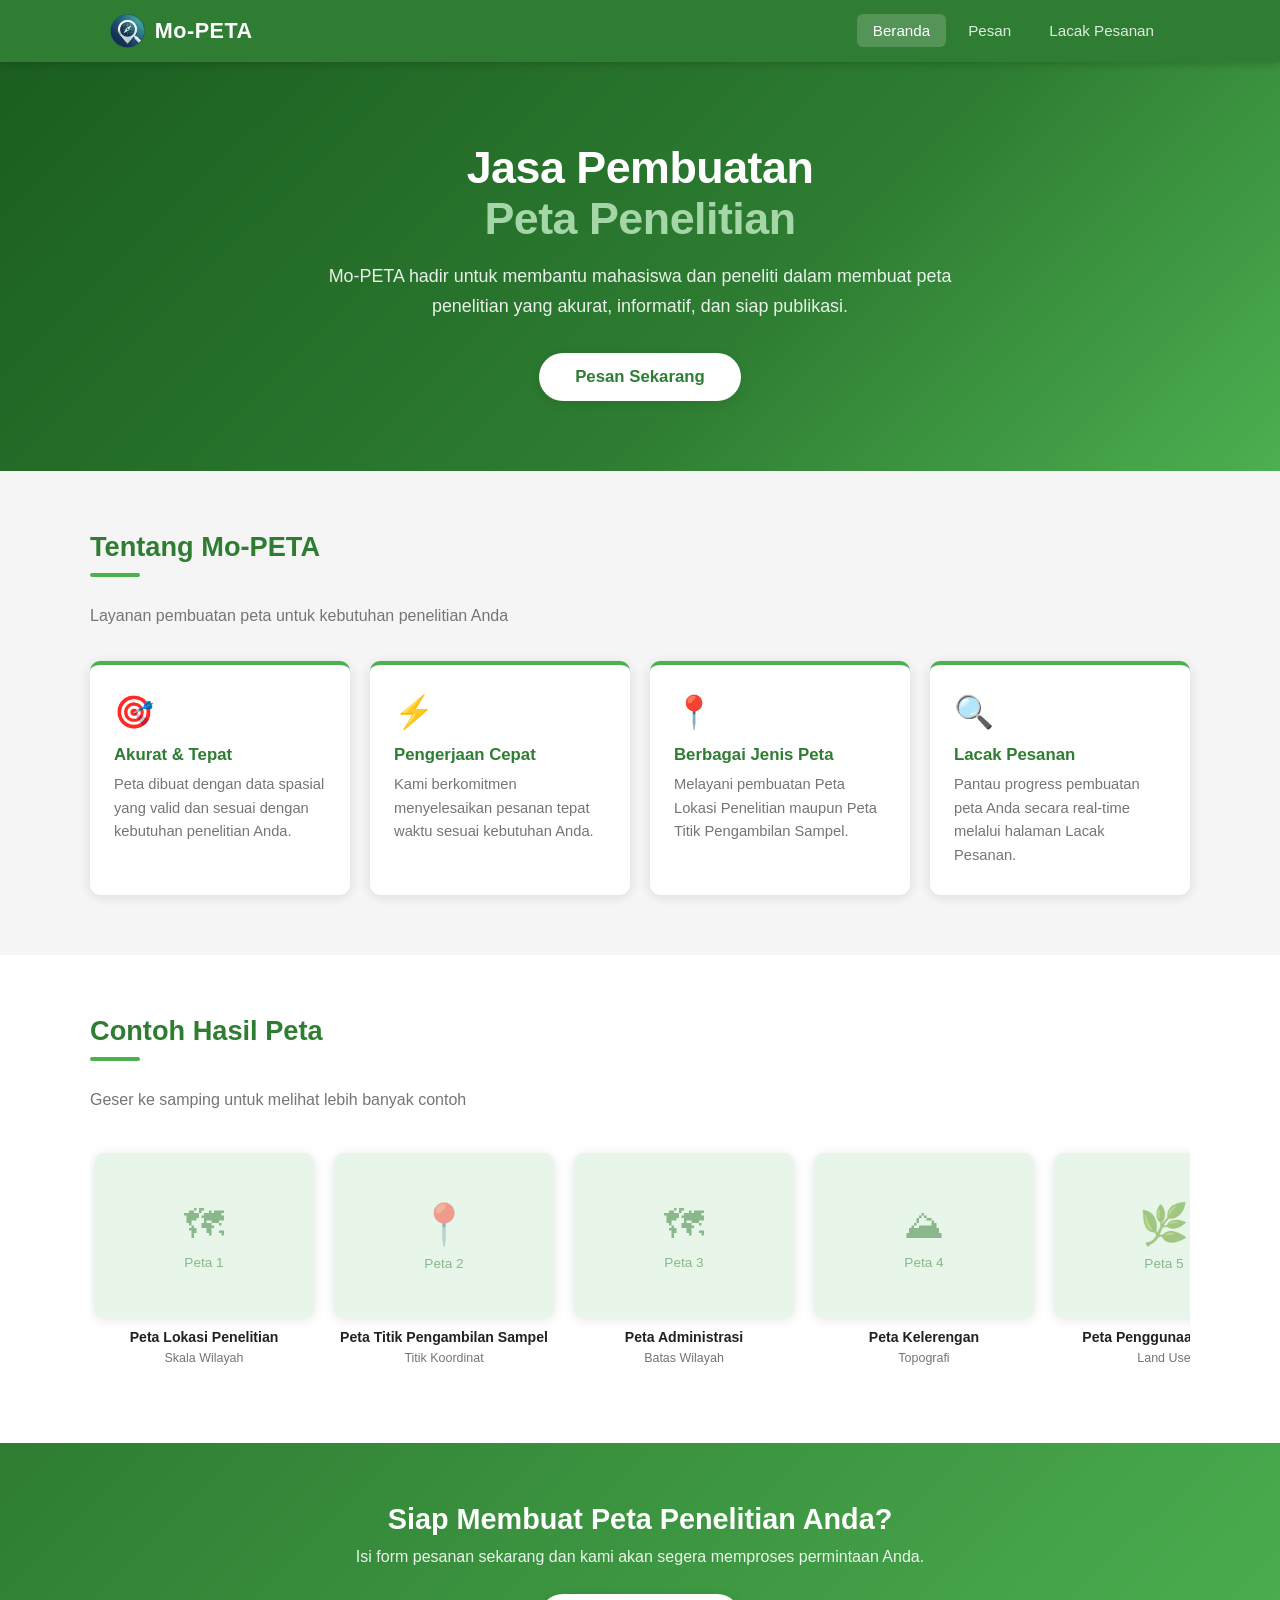
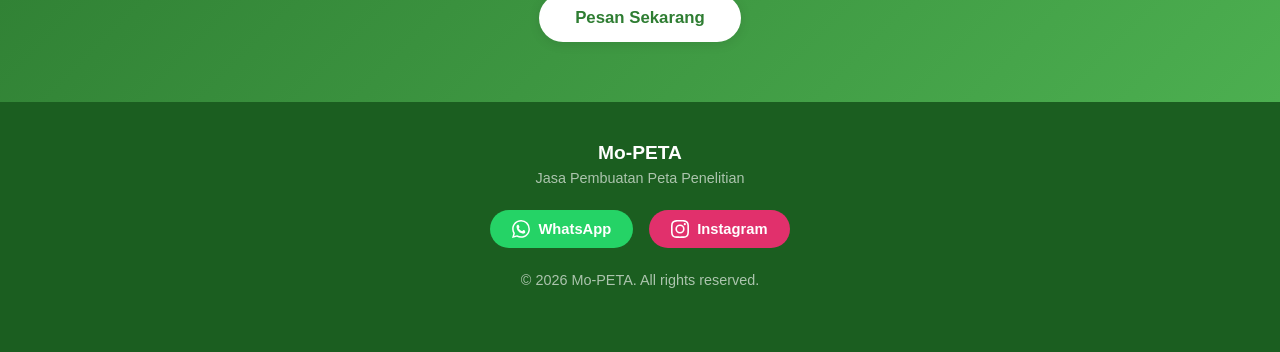
==== commit 8c9e01a1: "Restore original HTML structure in index.html" ====
--- a/index.html
+++ b/index.html
@@ -12,7 +12,7 @@
   <nav class="navbar">
     <div class="navbar-inner">
       <a href="index.html" class="navbar-brand">
-        <img class="brand-icon" src="Mo-PETA.png" alt="Mo-PETA" />
+        <div class="brand-icon"><img src="logo.png" alt="Logo Mo-PETA"></div>
         <span>Mo-PETA</span>
       </a>
       <ul class="navbar-nav">
--- a/style.css
+++ b/style.css
@@ -68,8 +68,8 @@
   letter-spacing: 0.5px;
 }
 .navbar-brand .brand-icon {
-  width: 9%;
-  height: 9%;
+  width: 6%;
+  height: 6%;
   display: flex;
   align-items: center;
   justify-content: center;
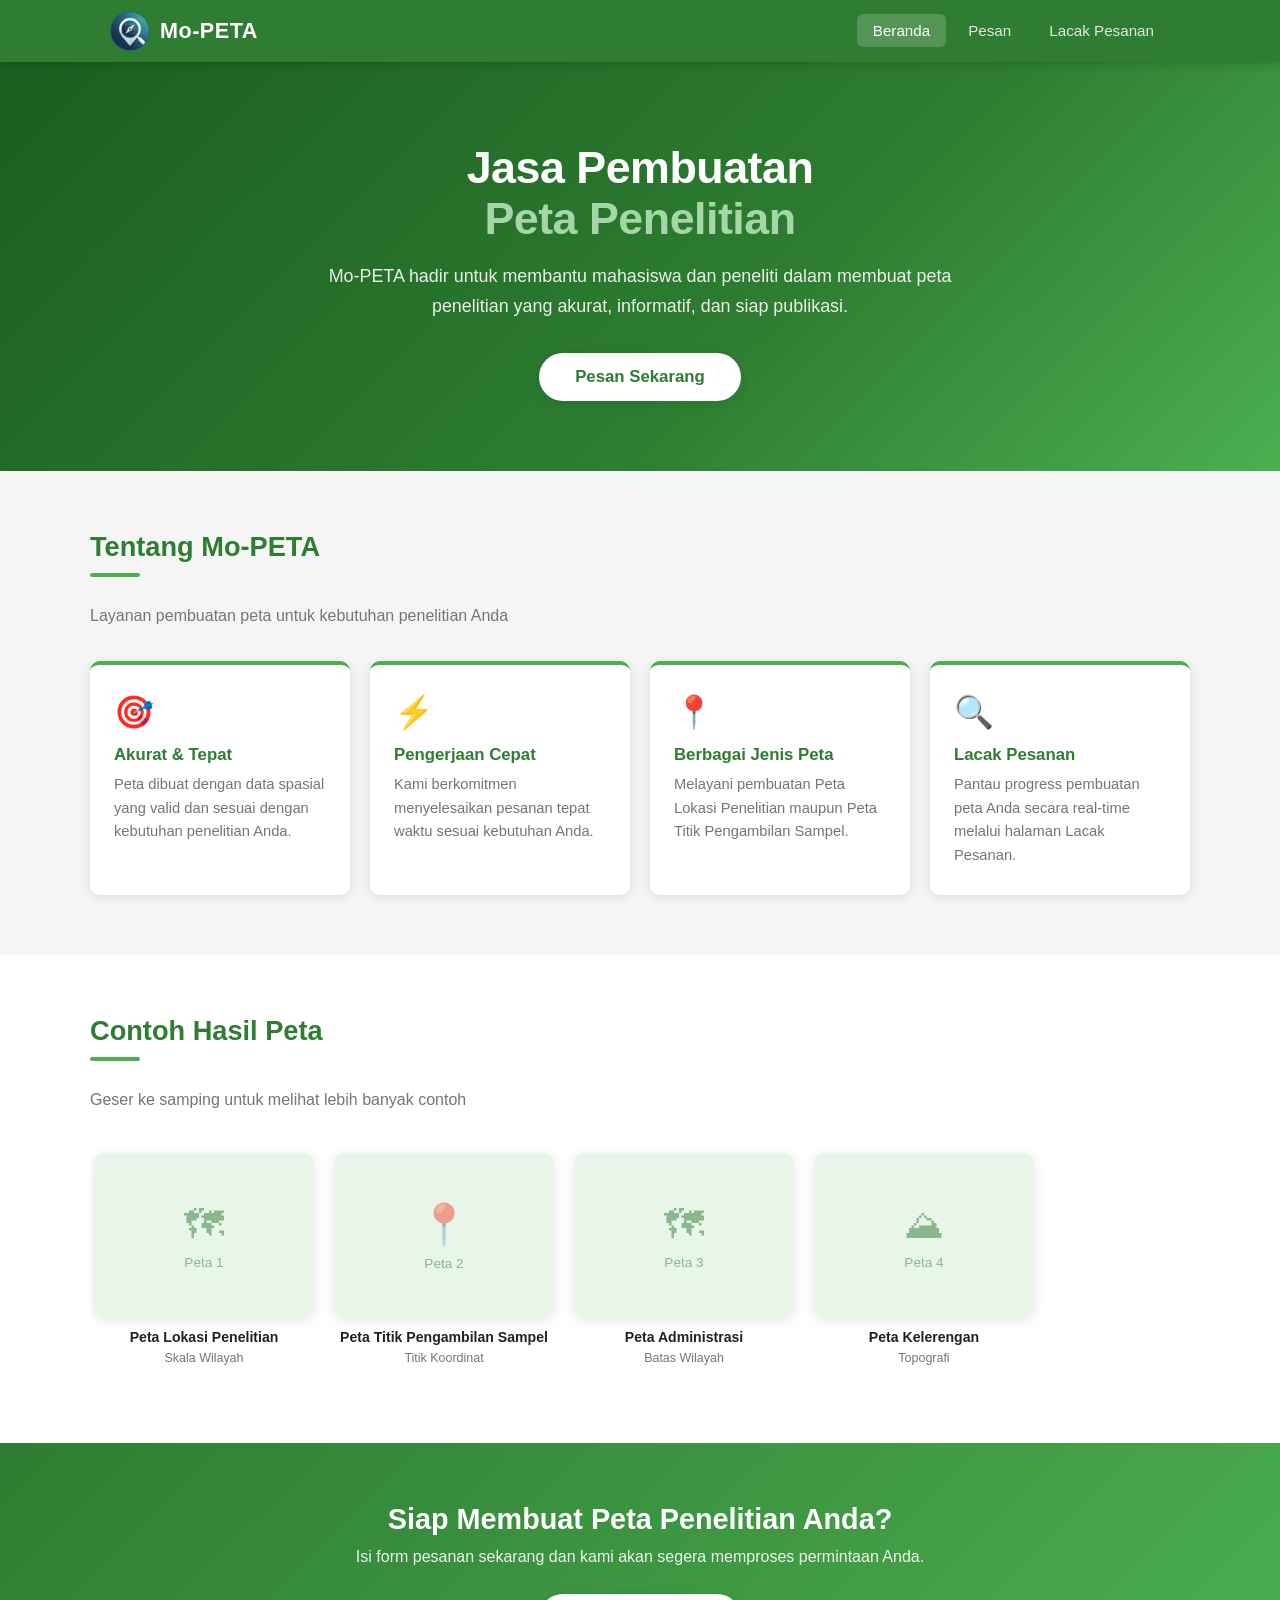
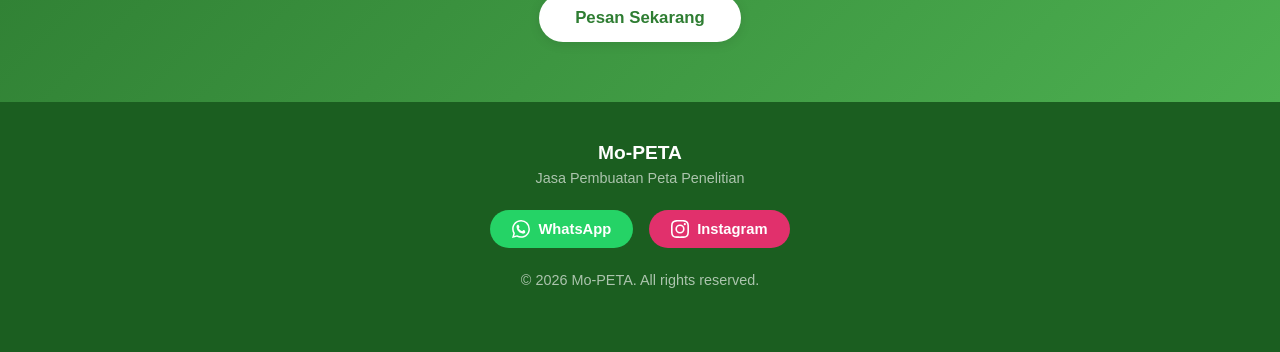
==== commit 44f9d97c: "Update index.html" ====
--- a/index.html
+++ b/index.html
@@ -125,33 +125,6 @@
                 <span class="caption-sub">Topografi</span>
               </p>
             </div>
-
-            <div class="gallery-item">
-              <div class="gallery-img-box">
-                <img src="img/peta5.jpg" alt="Peta Penggunaan Lahan"
-                  onerror="this.style.display='none';this.nextElementSibling.style.display='flex'">
-                <div class="img-placeholder" style="display:none">
-                  <span class="ph-icon">🌿</span>Peta 5
-                </div>
-              </div>
-              <p class="gallery-caption">Peta Penggunaan Lahan
-                <span class="caption-sub">Land Use</span>
-              </p>
-            </div>
-
-            <div class="gallery-item">
-              <div class="gallery-img-box">
-                <img src="img/peta6.jpg" alt="Peta DAS"
-                  onerror="this.style.display='none';this.nextElementSibling.style.display='flex'">
-                <div class="img-placeholder" style="display:none">
-                  <span class="ph-icon">💧</span>Peta 6
-                </div>
-              </div>
-              <p class="gallery-caption">Peta DAS
-                <span class="caption-sub">Daerah Aliran Sungai</span>
-              </p>
-            </div>
-
           </div>
         </div>
       </div>
--- a/style.css
+++ b/style.css
@@ -68,8 +68,8 @@
   letter-spacing: 0.5px;
 }
 .navbar-brand .brand-icon {
-  width: 6%;
-  height: 6%;
+  width: 40px;
+  height: 40px;
   display: flex;
   align-items: center;
   justify-content: center;
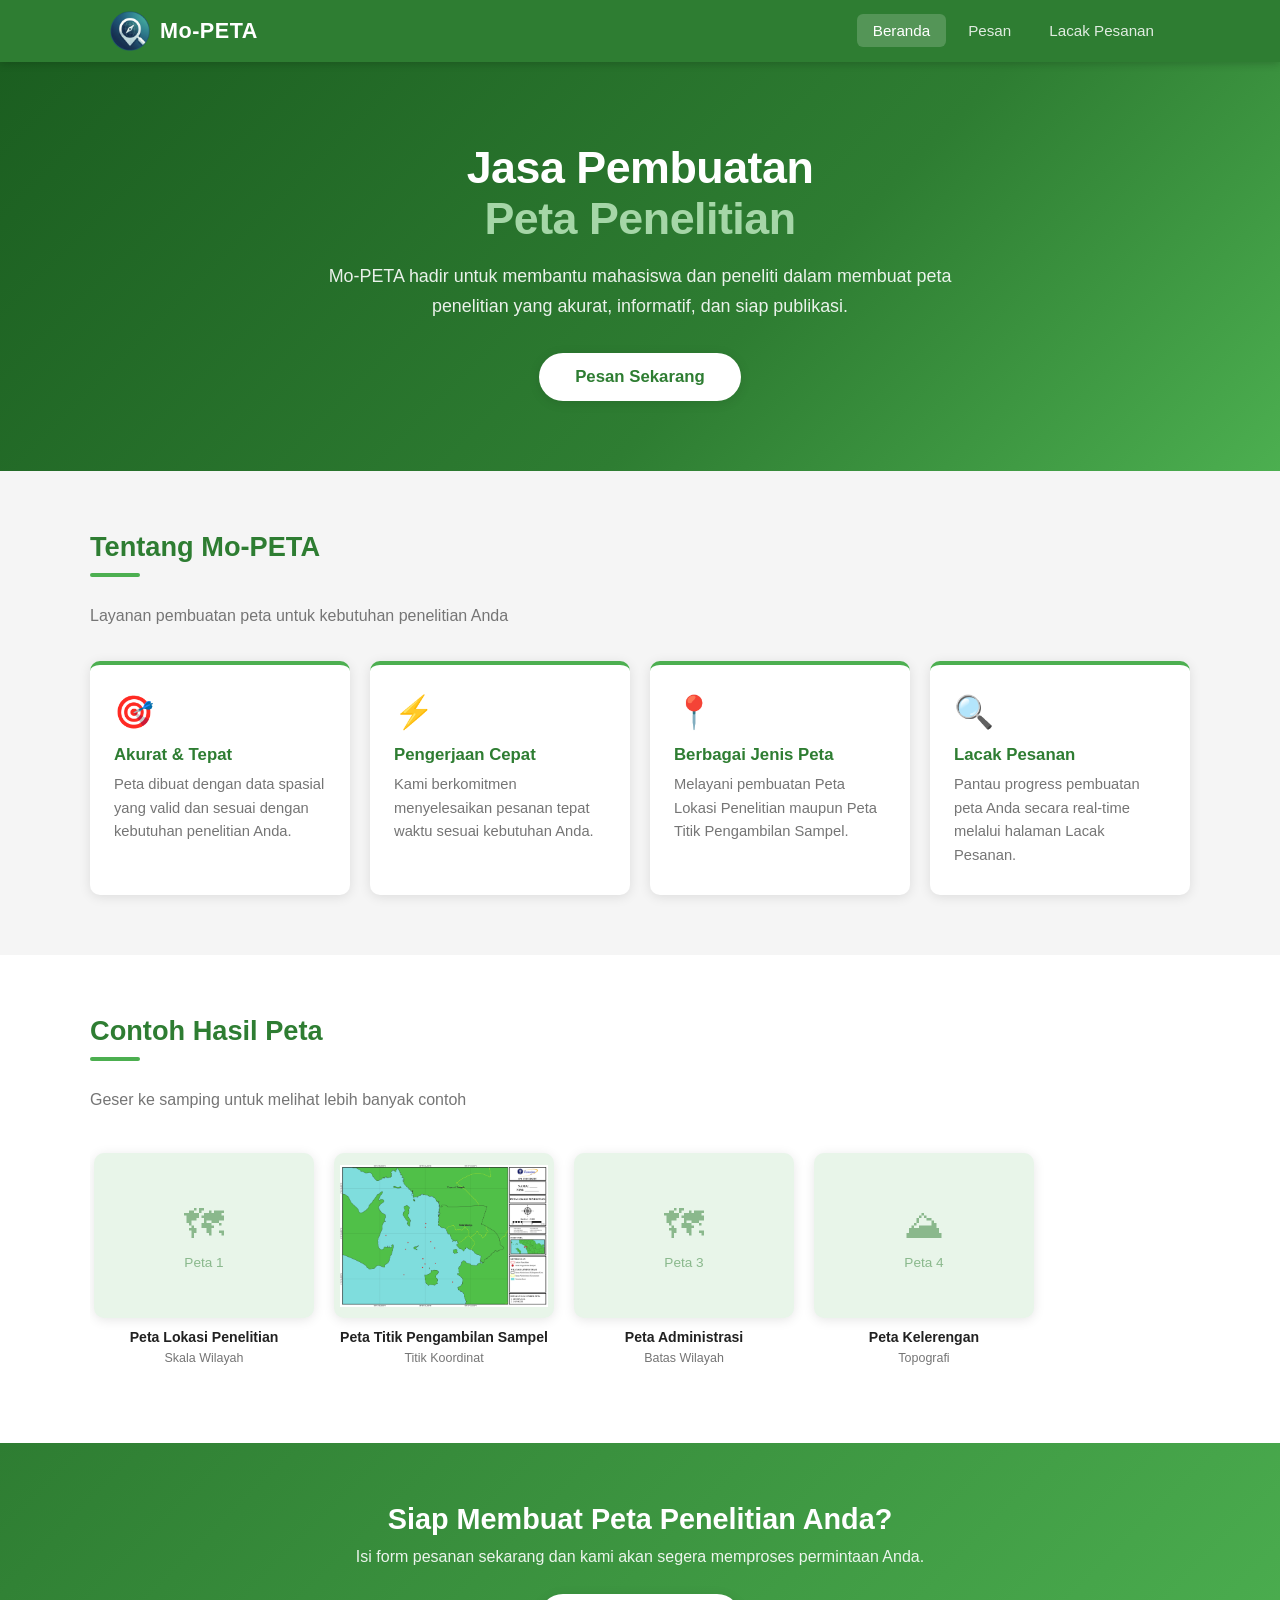
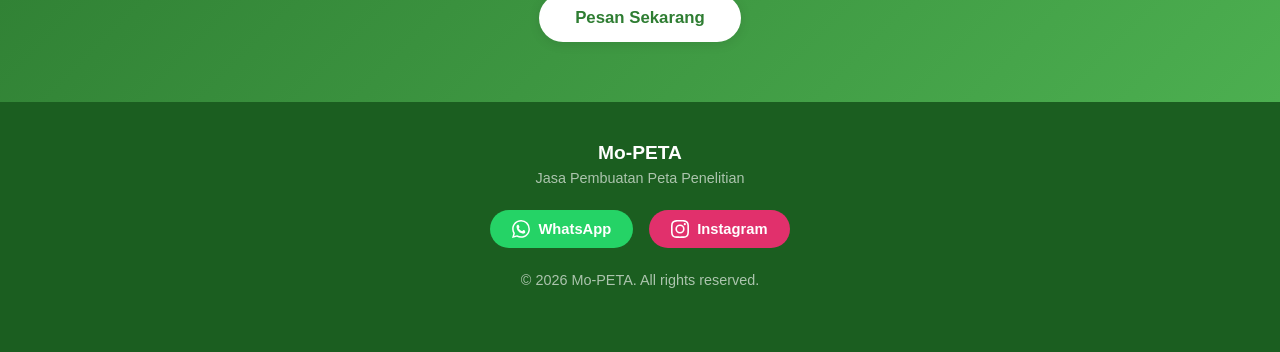
==== commit 3dafc7f4: "Fix HTML encoding issues in index.html" ====
--- a/index.html
+++ b/index.html
@@ -89,7 +89,7 @@
 
             <div class="gallery-item">
               <div class="gallery-img-box">
-                <img src="img/peta2.jpg" alt="Peta Titik Pengambilan Sampel"
+                <img src="Contoh Peta.png" alt="Peta Titik Pengambilan Sampel"
                   onerror="this.style.display='none';this.nextElementSibling.style.display='flex'">
                 <div class="img-placeholder" style="display:none">
                   <span class="ph-icon">📍</span>Peta 2
